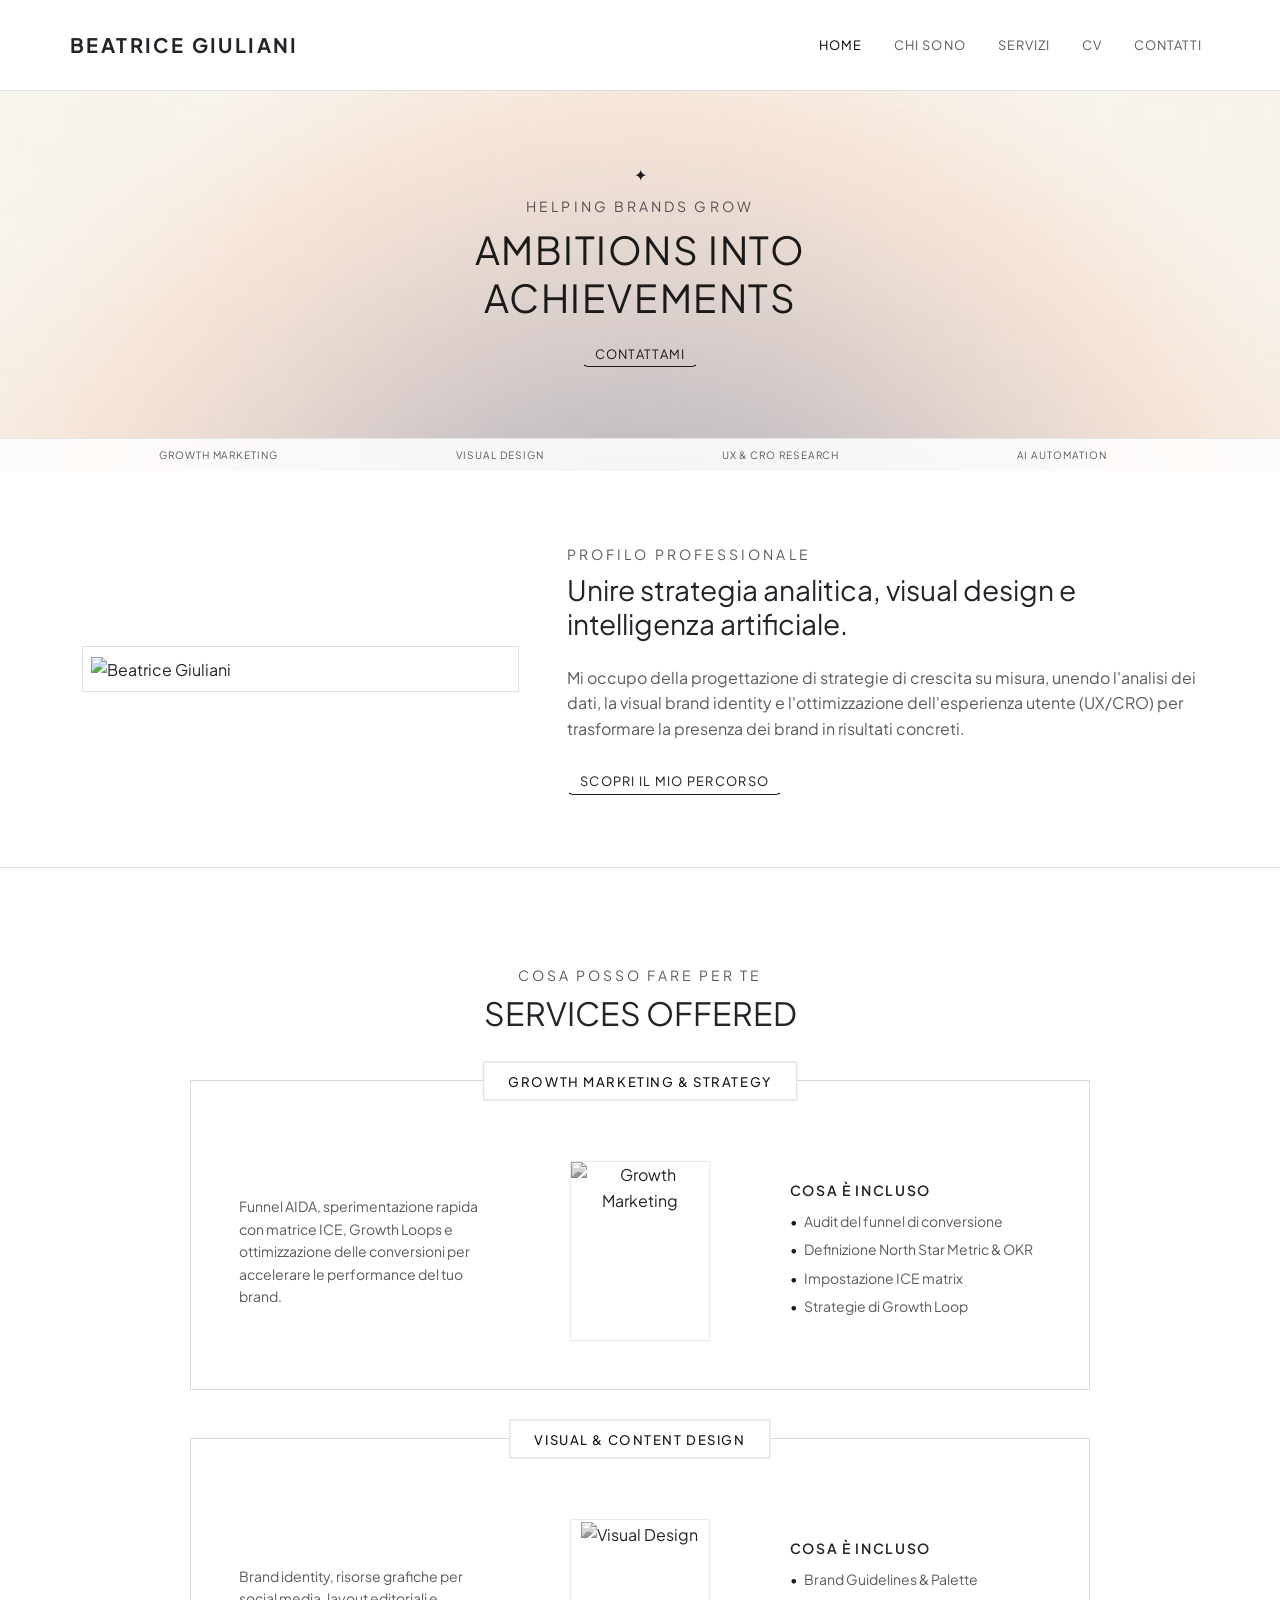
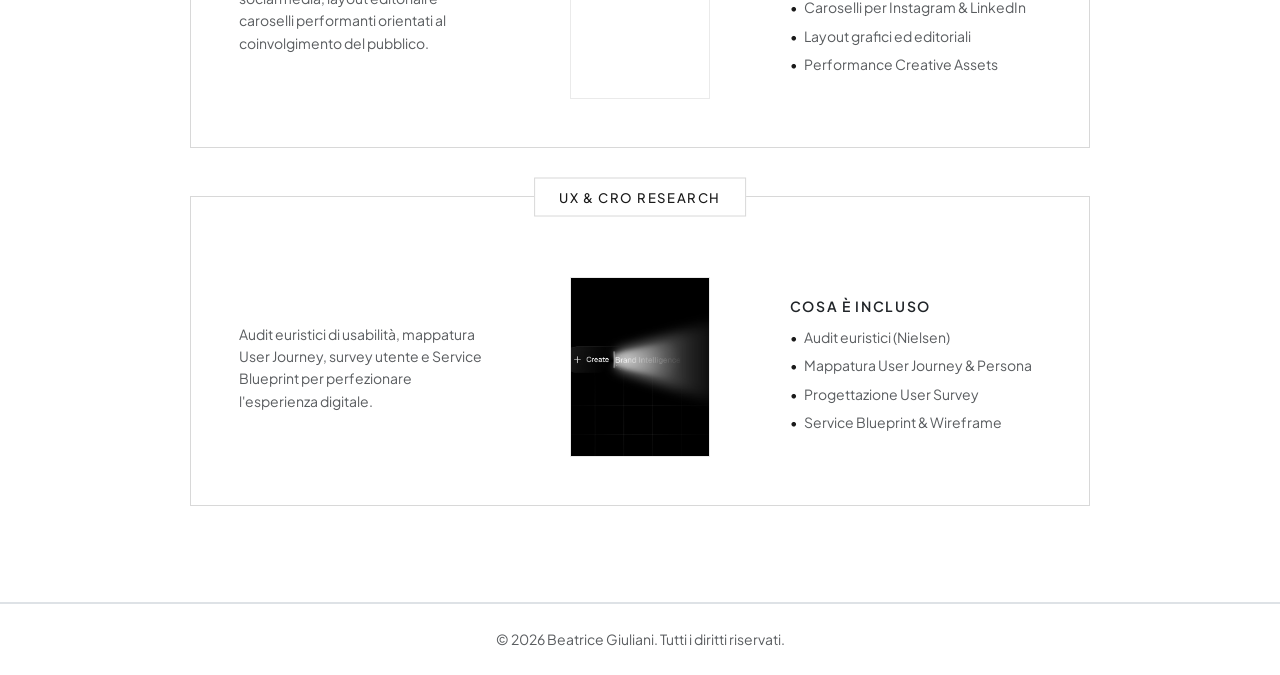
==== index.html @ 4d4d1128 "Add files via upload" ====
<!DOCTYPE html>
<html lang="it">
<head>
    <meta charset="UTF-8">
    <meta name="viewport" content="width=device-width, initial-scale=1.0">
    <title>Beatrice Giuliani</title>

    <!-- Google Fonts & Bootstrap 5 -->
    <link rel="preconnect" href="https://fonts.googleapis.com">
    <link rel="preconnect" href="https://fonts.gstatic.com" crossorigin>
    <link href="https://fonts.googleapis.com/css2?family=Plus+Jakarta+Sans:wght@300;400;500;600;700&display=swap" rel="stylesheet">
    <link href="https://cdn.jsdelivr.net/npm/bootstrap@5.3.2/dist/css/bootstrap.min.css" rel="stylesheet">
    
    <!-- Custom CSS -->
    <link rel="stylesheet" href="css/style.css">
</head>
<body class="bg-white text-dark">

    <!-- Header Navigation -->
    <header class="bg-white border-bottom sticky-top py-3">
        <nav class="navbar navbar-expand-lg container">
            <a class="navbar-brand text-uppercase fw-bold tracking-wider text-dark" href="index.html">BEATRICE GIULIANI</a>
            <button class="navbar-toggler border-0" type="button" data-bs-toggle="collapse" data-bs-target="#navbarNav">
                <span class="navbar-toggler-icon"></span>
            </button>
            <div class="collapse navbar-collapse justify-content-end" id="navbarNav">
                <ul class="navbar-nav gap-3">
                    <li class="nav-item"><a class="nav-link active" href="index.html">HOME</a></li>
                    <li class="nav-item"><a class="nav-link" href="#about">CHI SONO</a></li>
                    <li class="nav-item"><a class="nav-link" href="#services">SERVIZI</a></li>
                    <li class="nav-item"><a class="nav-link" href="cv.html">CV</a></li>
                    <li class="nav-item"><a class="nav-link" href="contatti.html">CONTATTI</a></li>
                </ul>
            </div>
        </nav>
    </header>

    <main>
        <!-- 1. Hero Section (Compatta) -->
        <section class="hero-section position-relative d-flex flex-column justify-content-between text-center overflow-hidden">
            <div class="hero-bg-wrapper">
                <img src="assets/img/hero-bg.jpg" alt="Hero Background" class="hero-bg-img">
            </div>

            <div class="container my-auto py-4 position-relative" style="z-index: 2;">
                <div class="mb-2">
                    <span class="hero-star">&#10022;</span>
                </div>
                
                <p class="text-uppercase tracking-widest small text-muted mb-2">HELPING BRANDS GROW</p>
                
                <h1 class="hero-title text-uppercase mb-3">
                    AMBITIONS INTO<br>ACHIEVEMENTS
                </h1>
                
                <div>
                    <a href="contatti.html" class="btn btn-editorial text-dark text-decoration-none">
                        CONTATTAMI
                    </a>
                </div>
            </div>

            <div class="hero-bottom-bar border-top py-2 position-relative" style="z-index: 2;">
                <div class="container">
                    <div class="row text-center text-uppercase text-muted small g-2">
                        <div class="col-6 col-md-3">GROWTH MARKETING</div>
                        <div class="col-6 col-md-3">VISUAL DESIGN</div>
                        <div class="col-6 col-md-3">UX & CRO RESEARCH</div>
                        <div class="col-6 col-md-3">AI AUTOMATION</div>
                    </div>
                </div>
            </div>
        </section>

        <!-- 2. About Section -->
        <section id="about" class="py-5 border-bottom">
            <div class="container py-4">
                <div class="row align-items-center g-5">
                    <div class="col-md-5">
                        <div class="border p-2">
                            <img src="assets/img/portrait.jpg" alt="Beatrice Giuliani" class="img-fluid w-100">
                        </div>
                    </div>
                    <div class="col-md-7">
                        <p class="text-uppercase tracking-widest small text-muted mb-2">PROFILO PROFESSIONALE</p>
                        <h2 class="h3 fw-normal mb-4">Unire strategia analitica, visual design e intelligenza artificiale.</h2>
                        <p class="text-muted mb-4">
                            Mi occupo della progettazione di strategie di crescita su misura, unendo l'analisi dei dati, la visual brand identity e l'ottimizzazione dell'esperienza utente (UX/CRO) per trasformare la presenza dei brand in risultati concreti.
                        </p>
                        <a href="cv.html" class="btn btn-editorial text-dark text-decoration-none">SCOPRI IL MIO PERCORSO</a>
                    </div>
                </div>
            </div>
        </section>

        <!-- 3. Sezione Servizi (Layout Card Editoriale) -->
        <section id="services" class="py-5 bg-white border-bottom">
            <div class="container py-4 py-md-5">
                
                <div class="text-center mb-5">
                    <span class="text-uppercase tracking-widest small text-muted d-block mb-2">COSA POSSO FARE PER TE</span>
                    <h2 class="h2 fw-normal text-uppercase">Services Offered</h2>
                </div>

                <div class="d-flex flex-column gap-5 max-width-card mx-auto">
                    
                    <!-- Card Servizio 01 -->
                    <div class="service-card position-relative border p-4 p-md-5">
                        <div class="service-card-title text-uppercase border bg-white px-4 py-2 position-absolute top-0 start-50 translate-middle">
                            Growth Marketing & Strategy
                        </div>
                        <div class="row align-items-center g-4 mt-2">
                            <div class="col-12 col-md-4 text-center text-md-start">
                                <p class="small text-muted mb-0">
                                    Funnel AIDA, sperimentazione rapida con matrice ICE, Growth Loops e ottimizzazione delle conversioni per accelerare le performance del tuo brand.
                                </p>
                            </div>
                            <div class="col-12 col-md-4 text-center">
                                <div class="service-card-img-wrapper mx-auto">
                                    <img src="assets/img/service-1.jpg" alt="Growth Marketing" class="img-fluid w-100 h-100">
                                </div>
                            </div>
                            <div class="col-12 col-md-4">
                                <span class="text-uppercase small fw-semibold tracking-wider d-block mb-2">Cosa è incluso</span>
                                <ul class="list-unstyled small text-muted mb-0 service-list-dots">
                                    <li>Audit del funnel di conversione</li>
                                    <li>Definizione North Star Metric & OKR</li>
                                    <li>Impostazione ICE matrix</li>
                                    <li>Strategie di Growth Loop</li>
                                </ul>
                            </div>
                        </div>
                    </div>

                    <!-- Card Servizio 02 -->
                    <div class="service-card position-relative border p-4 p-md-5">
                        <div class="service-card-title text-uppercase border bg-white px-4 py-2 position-absolute top-0 start-50 translate-middle">
                            Visual & Content Design
                        </div>
                        <div class="row align-items-center g-4 mt-2">
                            <div class="col-12 col-md-4 text-center text-md-start">
                                <p class="small text-muted mb-0">
                                    Brand identity, risorse grafiche per social media, layout editoriali e caroselli performanti orientati al coinvolgimento del pubblico.
                                </p>
                            </div>
                            <div class="col-12 col-md-4 text-center">
                                <div class="service-card-img-wrapper mx-auto">
                                    <img src="assets/img/service-2.jpg" alt="Visual Design" class="img-fluid w-100 h-100">
                                </div>
                            </div>
                            <div class="col-12 col-md-4">
                                <span class="text-uppercase small fw-semibold tracking-wider d-block mb-2">Cosa è incluso</span>
                                <ul class="list-unstyled small text-muted mb-0 service-list-dots">
                                    <li>Brand Guidelines & Palette</li>
                                    <li>Caroselli per Instagram & LinkedIn</li>
                                    <li>Layout grafici ed editoriali</li>
                                    <li>Performance Creative Assets</li>
                                </ul>
                            </div>
                        </div>
                    </div>

                    <!-- Card Servizio 03 -->
                    <div class="service-card position-relative border p-4 p-md-5">
                        <div class="service-card-title text-uppercase border bg-white px-4 py-2 position-absolute top-0 start-50 translate-middle">
                            UX & CRO Research
                        </div>
                        <div class="row align-items-center g-4 mt-2">
                            <div class="col-12 col-md-4 text-center text-md-start">
                                <p class="small text-muted mb-0">
                                    Audit euristici di usabilità, mappatura User Journey, survey utente e Service Blueprint per perfezionare l'esperienza digitale.
                                </p>
                            </div>
                            <div class="col-12 col-md-4 text-center">
                                <div class="service-card-img-wrapper mx-auto">
                                    <img src="assets/img/service-3.jpg" alt="UX Research" class="img-fluid w-100 h-100">
                                </div>
                            </div>
                            <div class="col-12 col-md-4">
                                <span class="text-uppercase small fw-semibold tracking-wider d-block mb-2">Cosa è incluso</span>
                                <ul class="list-unstyled small text-muted mb-0 service-list-dots">
                                    <li>Audit euristici (Nielsen)</li>
                                    <li>Mappatura User Journey & Persona</li>
                                    <li>Progettazione User Survey</li>
                                    <li>Service Blueprint & Wireframe</li>
                                </ul>
                            </div>
                        </div>
                    </div>

                </div>
            </div>
        </section>
    </main>

    <!-- Footer -->
    <footer class="py-4 bg-white text-center border-top">
        <div class="container">
            <p class="small text-muted mb-0">&copy; 2026 Beatrice Giuliani. Tutti i diritti riservati.</p>
        </div>
    </footer>

    <script src="https://cdn.jsdelivr.net/npm/bootstrap@5.3.2/dist/js/bootstrap.bundle.min.js"></script>
</body>
</html>
---- css/style.css ----
/* ==========================================
   SETUP GLOBALE & TIPOGRAFIA
   ========================================== */
*, *::before, *::after {
  box-sizing: border-box;
}

body {
  font-family: 'Plus Jakarta Sans', sans-serif;
  line-height: 1.6;
}

.tracking-wider { letter-spacing: 0.12em; }
.tracking-widest { letter-spacing: 0.22em; }

/* Header Navigation */
.navbar .nav-link {
  font-size: 0.8rem;
  letter-spacing: 0.08em;
  text-transform: uppercase;
}

.navbar .nav-link:hover {
  opacity: 0.6;
}

/* ==========================================
   HERO SECTION
   ========================================== */
.hero-section {
  min-height: 380px;
  background-color: #ffffff;
}

.hero-bg-wrapper {
  position: absolute;
  top: 0;
  left: 0;
  width: 100%;
  height: 100%;
  z-index: 1;
  pointer-events: none;
}

.hero-bg-img {
  width: 100%;
  height: 100%;
  object-fit: cover;
  object-position: center;
  opacity: 0.35;
}

.hero-star {
  font-size: 1rem;
  color: #1a1a1a;
}

.hero-title {
  font-size: clamp(1.6rem, 3.5vw, 2.4rem);
  font-weight: 400;
  line-height: 1.25;
  letter-spacing: 0.04em;
  color: #1a1a1a;
}

.hero-bottom-bar {
  border-color: #e5e5e5 !important;
  background-color: rgba(255, 255, 255, 0.85);
  backdrop-filter: blur(4px);
  font-size: 0.72rem;
  letter-spacing: 0.08em;
}

a.btn-editorial,
.btn-editorial {
  color: #1a1a1a !important;
  border-bottom: 1px solid #1a1a1a;
  padding-bottom: 2px;
  font-size: 0.8rem;
  letter-spacing: 0.1em;
  text-decoration: none !important;
  display: inline-block;
  transition: opacity 0.2s ease;
}

a.btn-editorial:hover,
.btn-editorial:hover {
  opacity: 0.6;
}

/* ==========================================
   SEZIONE SERVIZI (LAYOUT CARD EDITORIALE)
   ========================================== */
.max-width-card {
  max-width: 900px;
}

.service-card {
  border-color: #d8d8d8 !important;
  border-radius: 0;
  background-color: #ffffff;
}

.service-card-title {
  font-size: 0.82rem;
  letter-spacing: 0.12em;
  font-weight: 500;
  color: #1a1a1a;
  border-color: #d8d8d8 !important;
  white-space: nowrap;
}

.service-card-img-wrapper {
  width: 140px;
  height: 180px;
  overflow: hidden;
  border: 1px solid #eaeaea;
}

.service-card-img-wrapper img {
  object-fit: cover;
  filter: grayscale(100%);
  transition: filter 0.3s ease;
}

.service-card:hover .service-card-img-wrapper img {
  filter: grayscale(0%);
}

.service-list-dots li {
  position: relative;
  padding-left: 14px;
  margin-bottom: 6px;
}

.service-list-dots li::before {
  content: "•";
  position: absolute;
  left: 0;
  color: #1a1a1a;
}

/* ==========================================
   PAGINA CONTATTI (SFONDO SCURO)
   ========================================== */
body.page-dark {
  background-color: #0d0d0d !important;
  color: #ffffff !important;
}

body.page-dark header,
body.page-dark footer,
body.page-dark main {
  background-color: #0d0d0d !important;
  border-color: #262626 !important;
}

body.page-dark .navbar-brand,
body.page-dark .nav-link {
  color: #ffffff !important;
}

body.page-dark .nav-link.active,
body.page-dark .nav-link:hover {
  opacity: 0.7;
}

body.page-dark .form-control,
body.page-dark .form-select {
  background-color: #1a1a1a !important;
  border-color: #333333 !important;
  color: #ffffff !important;
}

body.page-dark .form-control:focus {
  background-color: #222222 !important;
  border-color: #666666 !important;
  color: #ffffff !important;
  box-shadow: none;
}
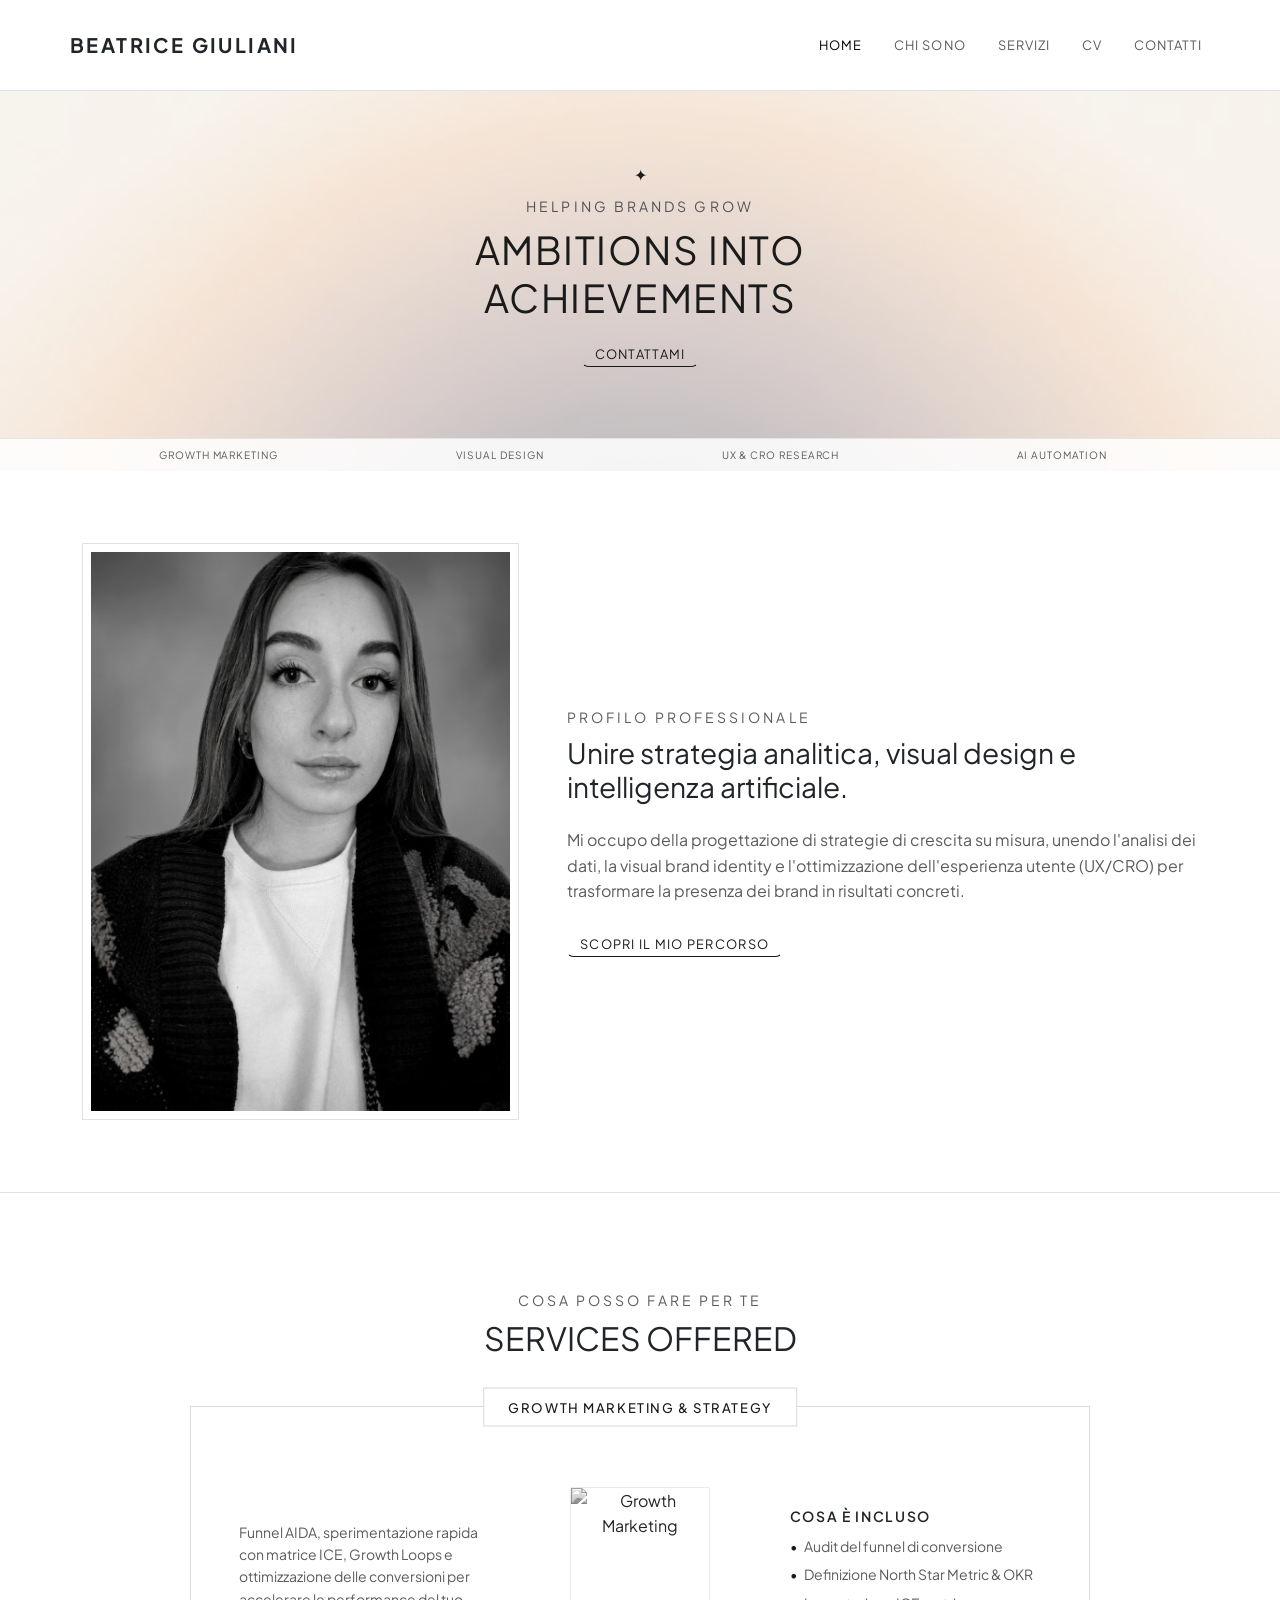
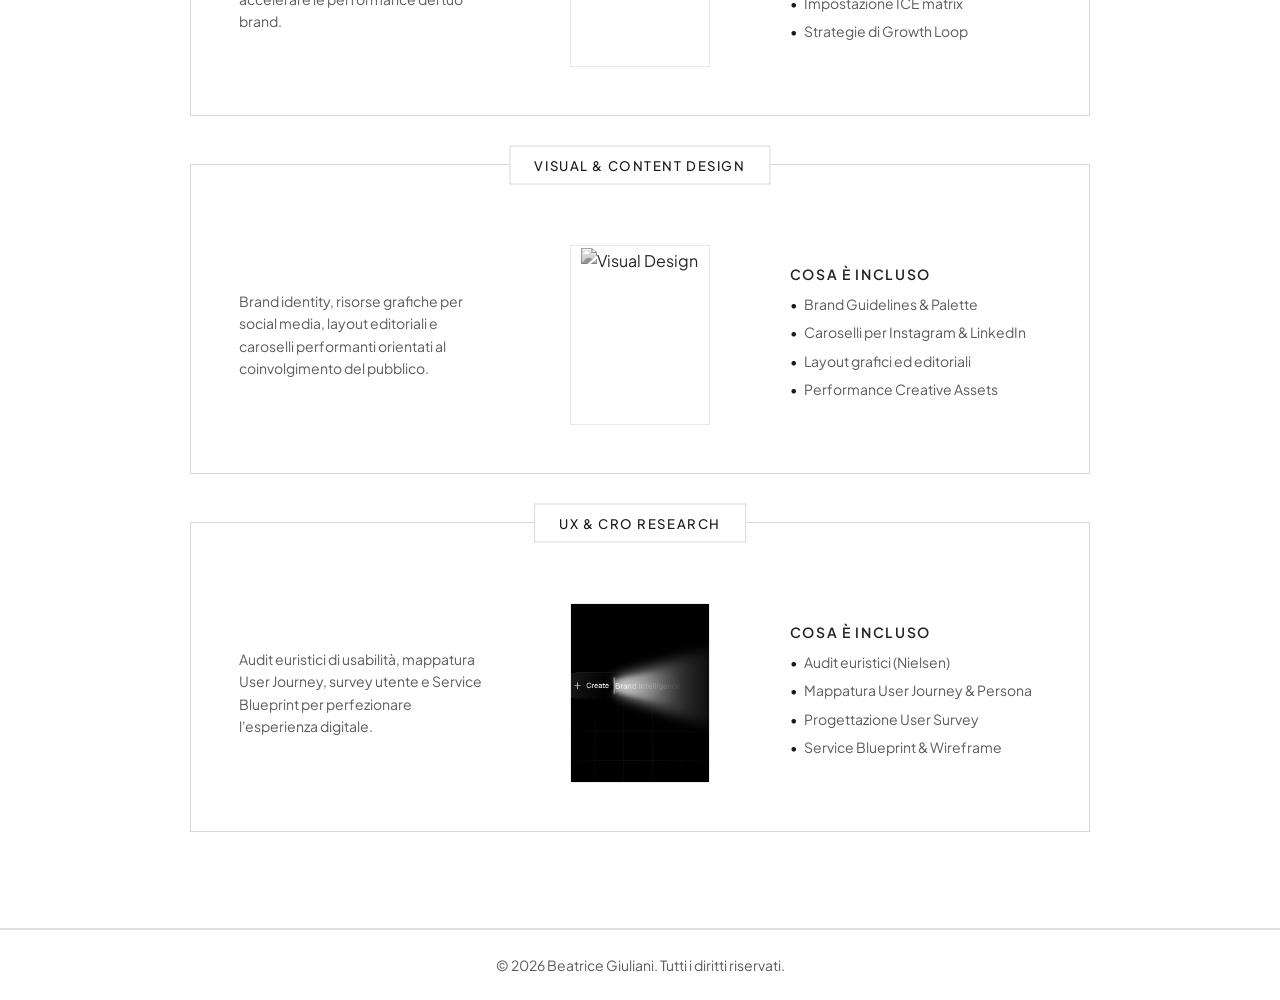
==== commit 0f77f7f2: "Update index.html" ====
--- a/index.html
+++ b/index.html
@@ -78,7 +78,7 @@
                 <div class="row align-items-center g-5">
                     <div class="col-md-5">
                         <div class="border p-2">
-                            <img src="assets/img/portrait.jpg" alt="Beatrice Giuliani" class="img-fluid w-100">
+                            <img src="assets/img/portrait.JPG" alt="Beatrice Giuliani" class="img-fluid w-100">
                         </div>
                     </div>
                     <div class="col-md-7">
@@ -202,4 +202,4 @@
 
     <script src="https://cdn.jsdelivr.net/npm/bootstrap@5.3.2/dist/js/bootstrap.bundle.min.js"></script>
 </body>
-</html>+</html>
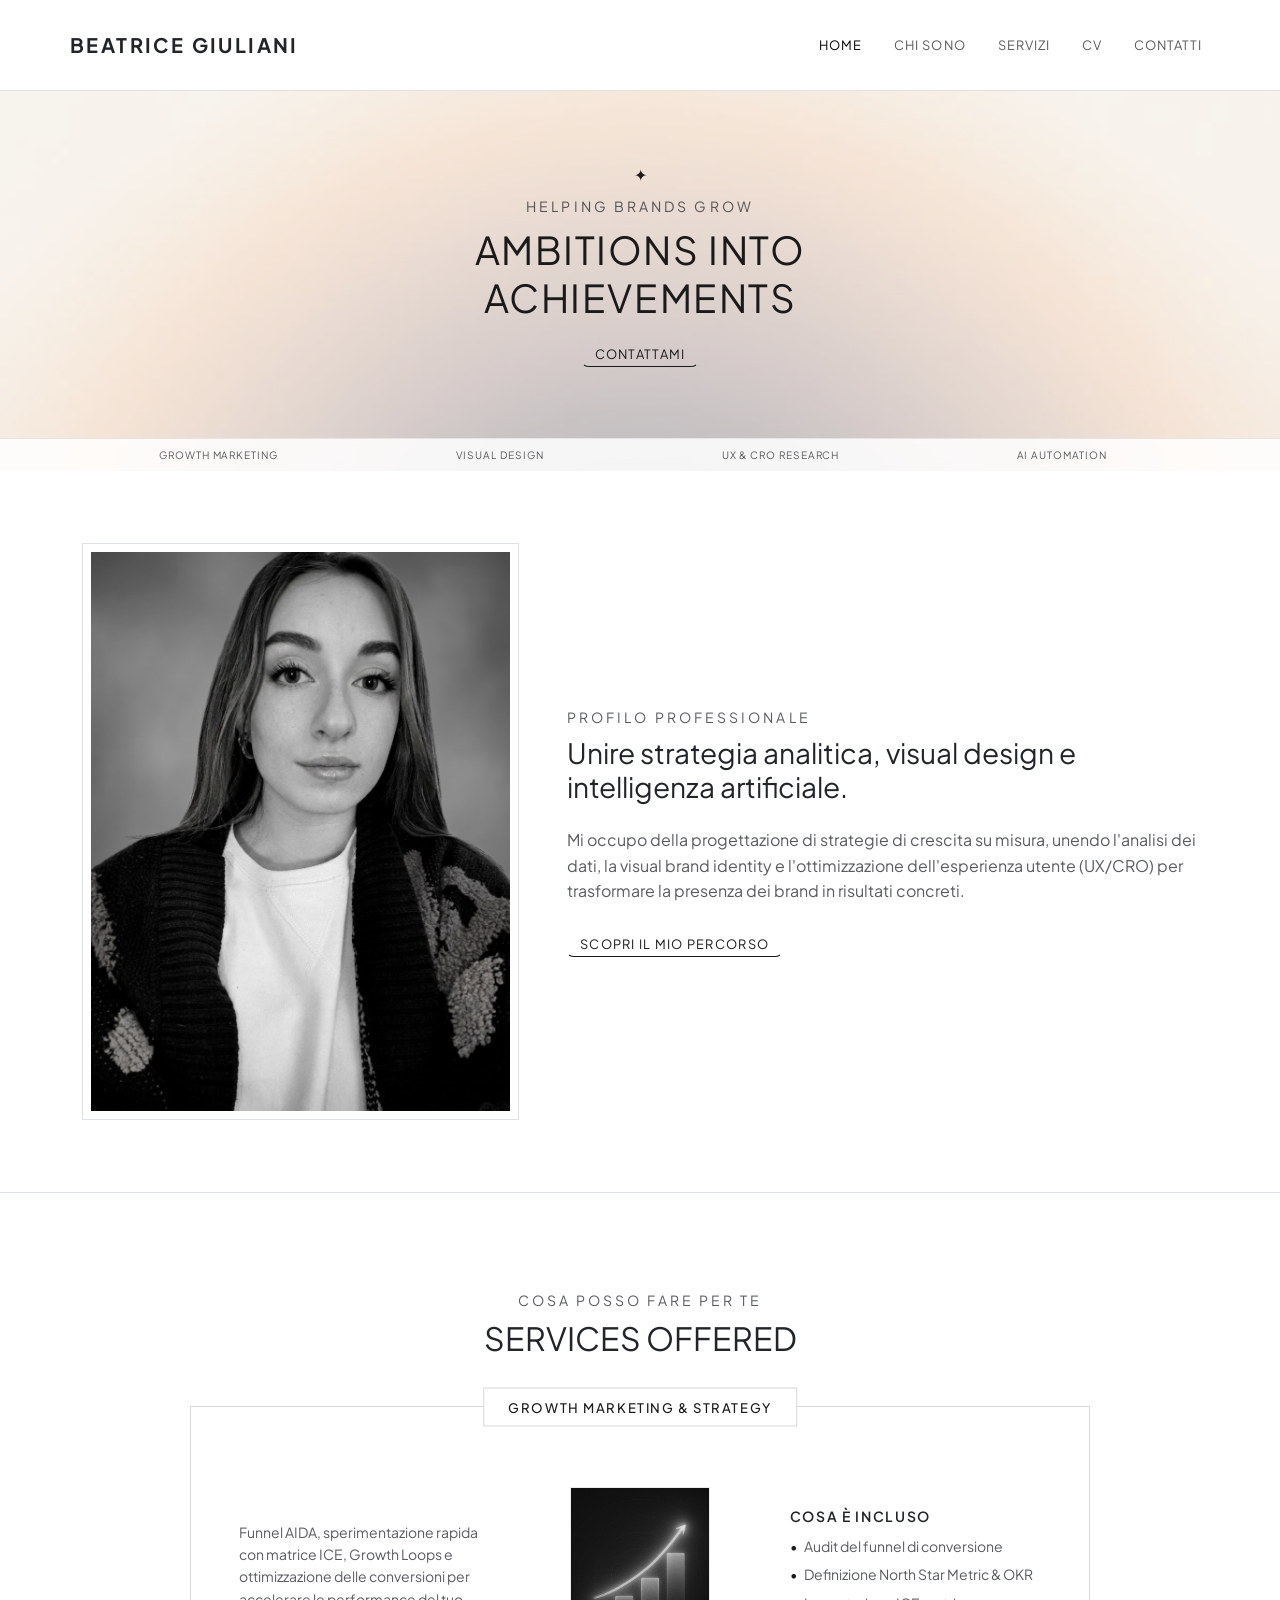
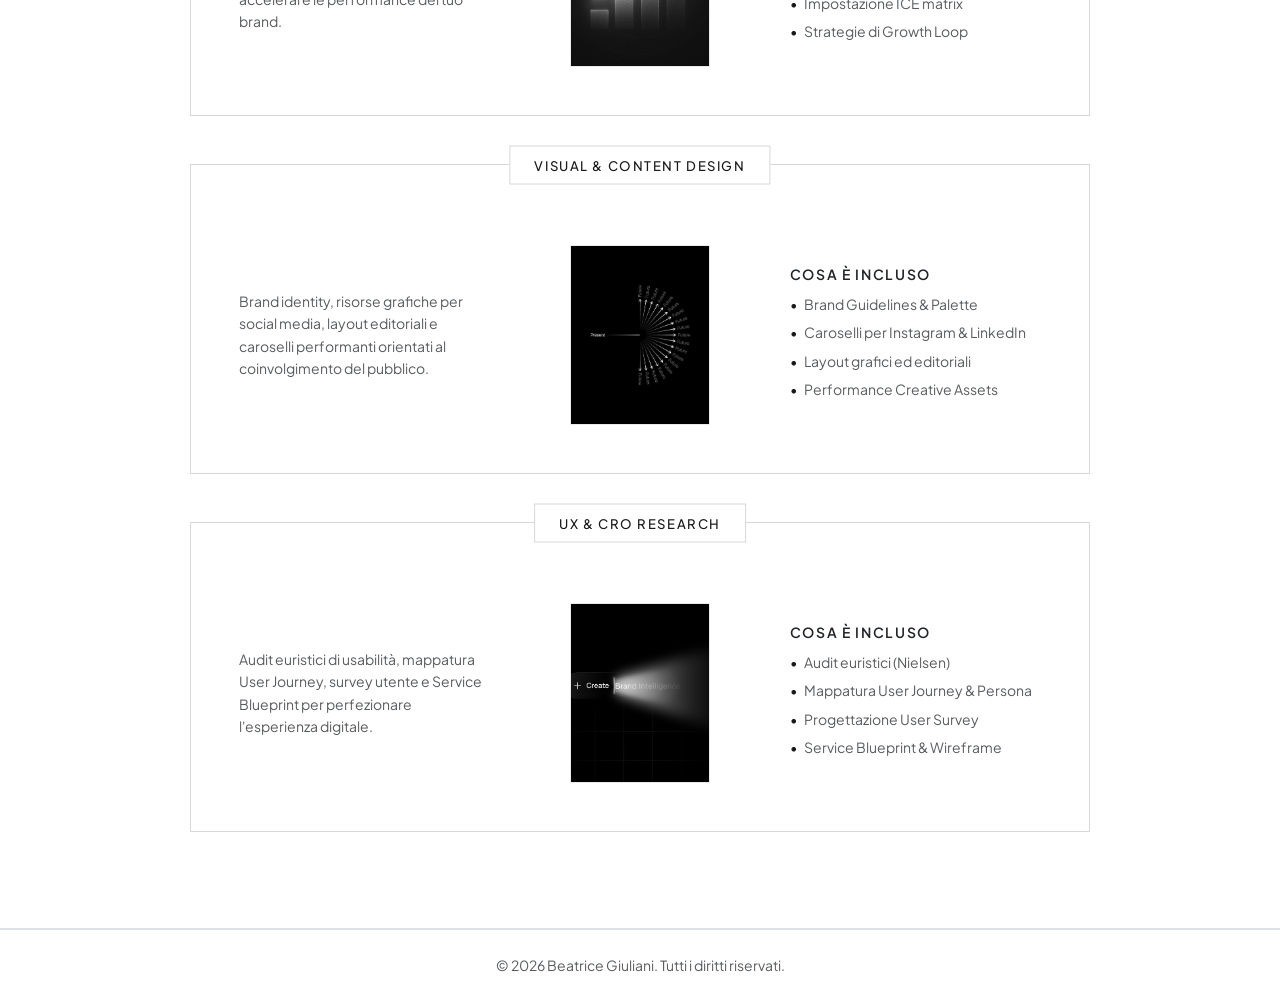
==== commit 815580e8: "Update index.html" ====
--- a/index.html
+++ b/index.html
@@ -117,7 +117,7 @@
                             </div>
                             <div class="col-12 col-md-4 text-center">
                                 <div class="service-card-img-wrapper mx-auto">
-                                    <img src="assets/img/service-1.jpg" alt="Growth Marketing" class="img-fluid w-100 h-100">
+                                    <img src="assets/img/service-1.JPG" alt="Growth Marketing" class="img-fluid w-100 h-100">
                                 </div>
                             </div>
                             <div class="col-12 col-md-4">
@@ -145,7 +145,7 @@
                             </div>
                             <div class="col-12 col-md-4 text-center">
                                 <div class="service-card-img-wrapper mx-auto">
-                                    <img src="assets/img/service-2.jpg" alt="Visual Design" class="img-fluid w-100 h-100">
+                                    <img src="assets/img/service-2.JPG" alt="Visual Design" class="img-fluid w-100 h-100">
                                 </div>
                             </div>
                             <div class="col-12 col-md-4">
